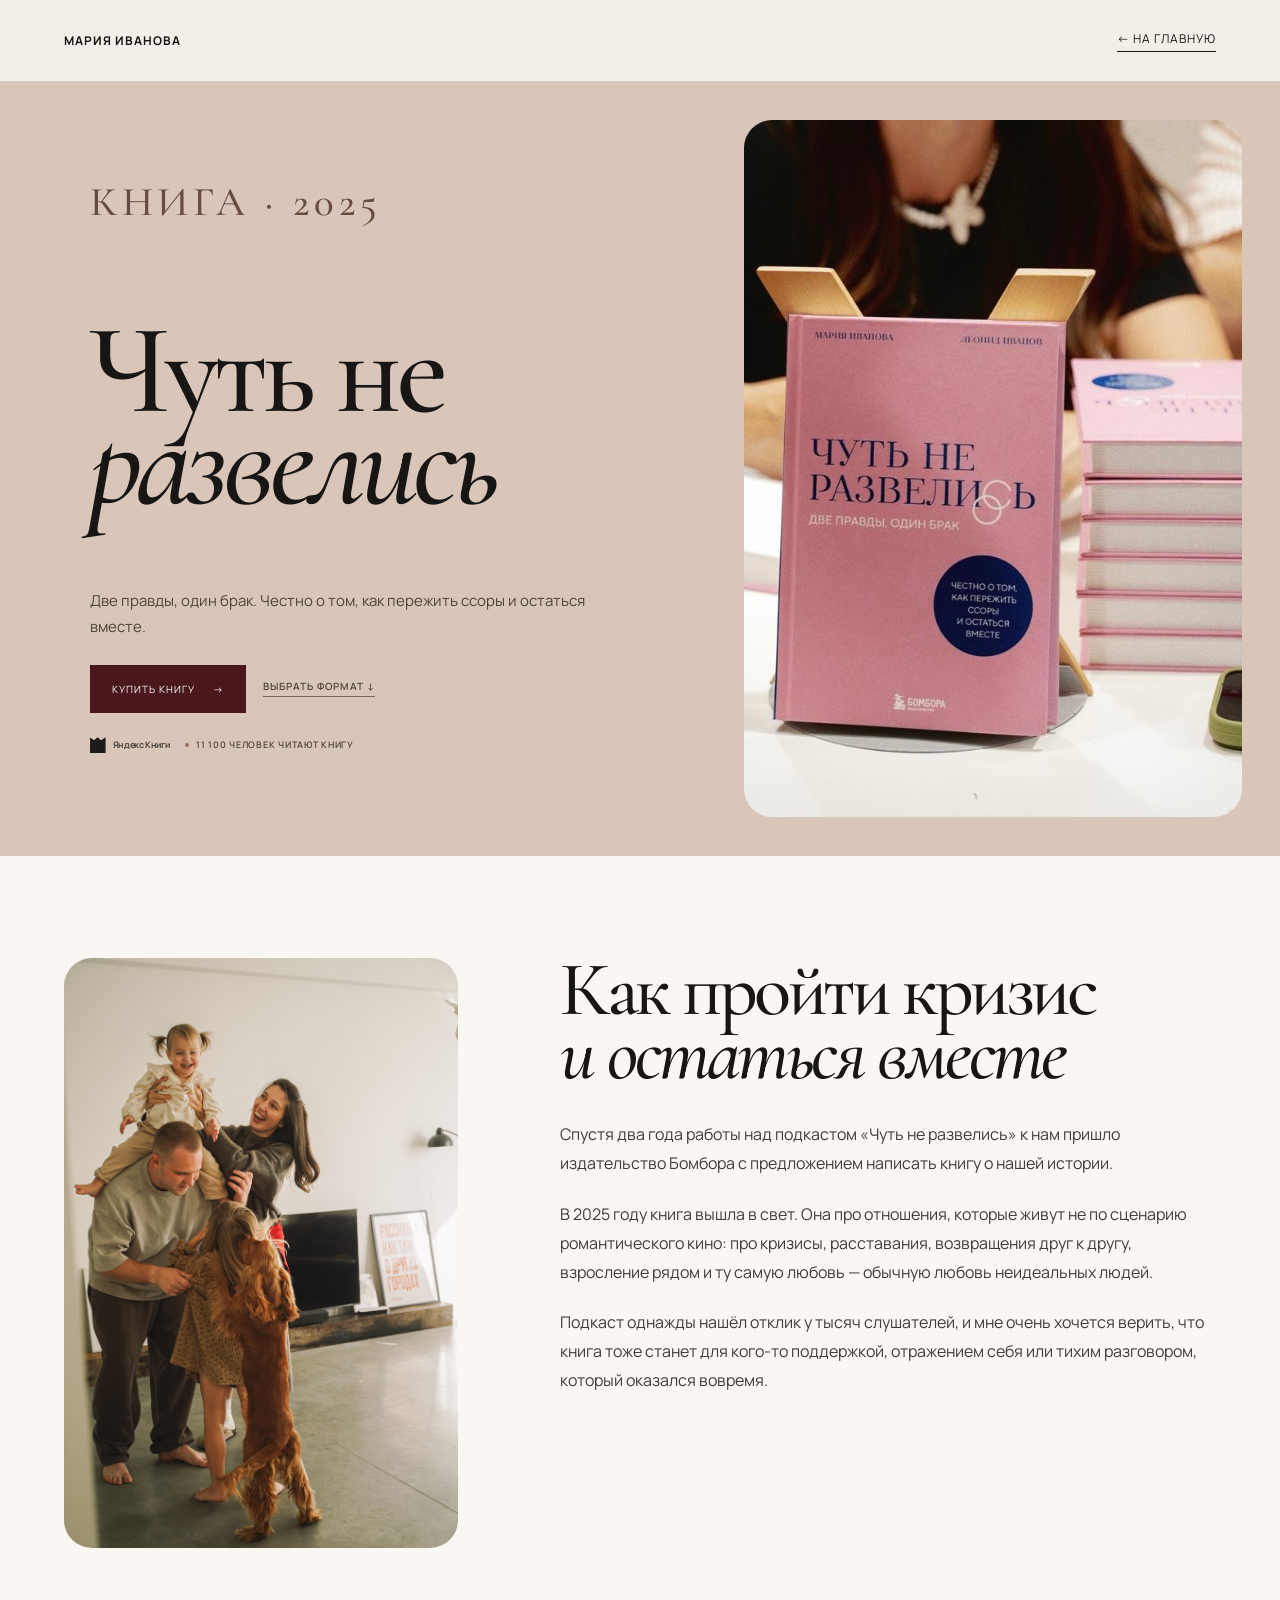
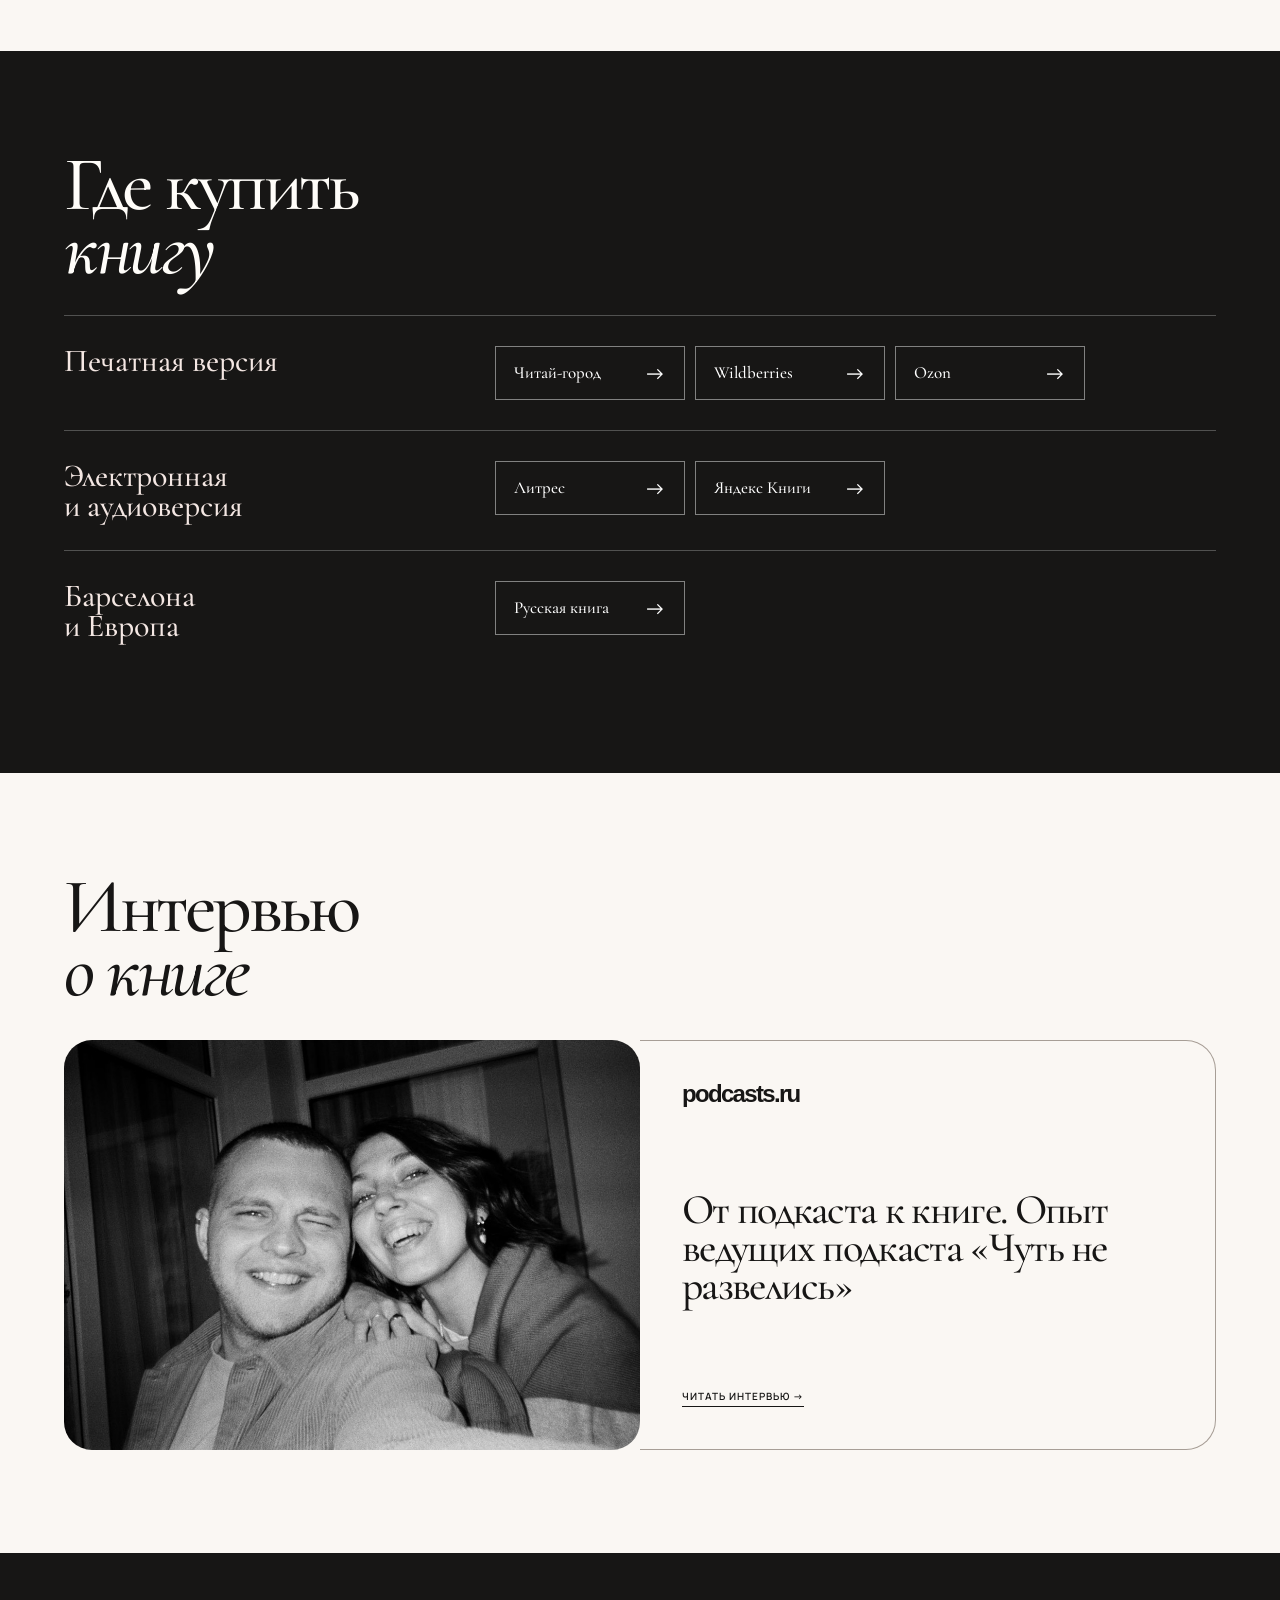
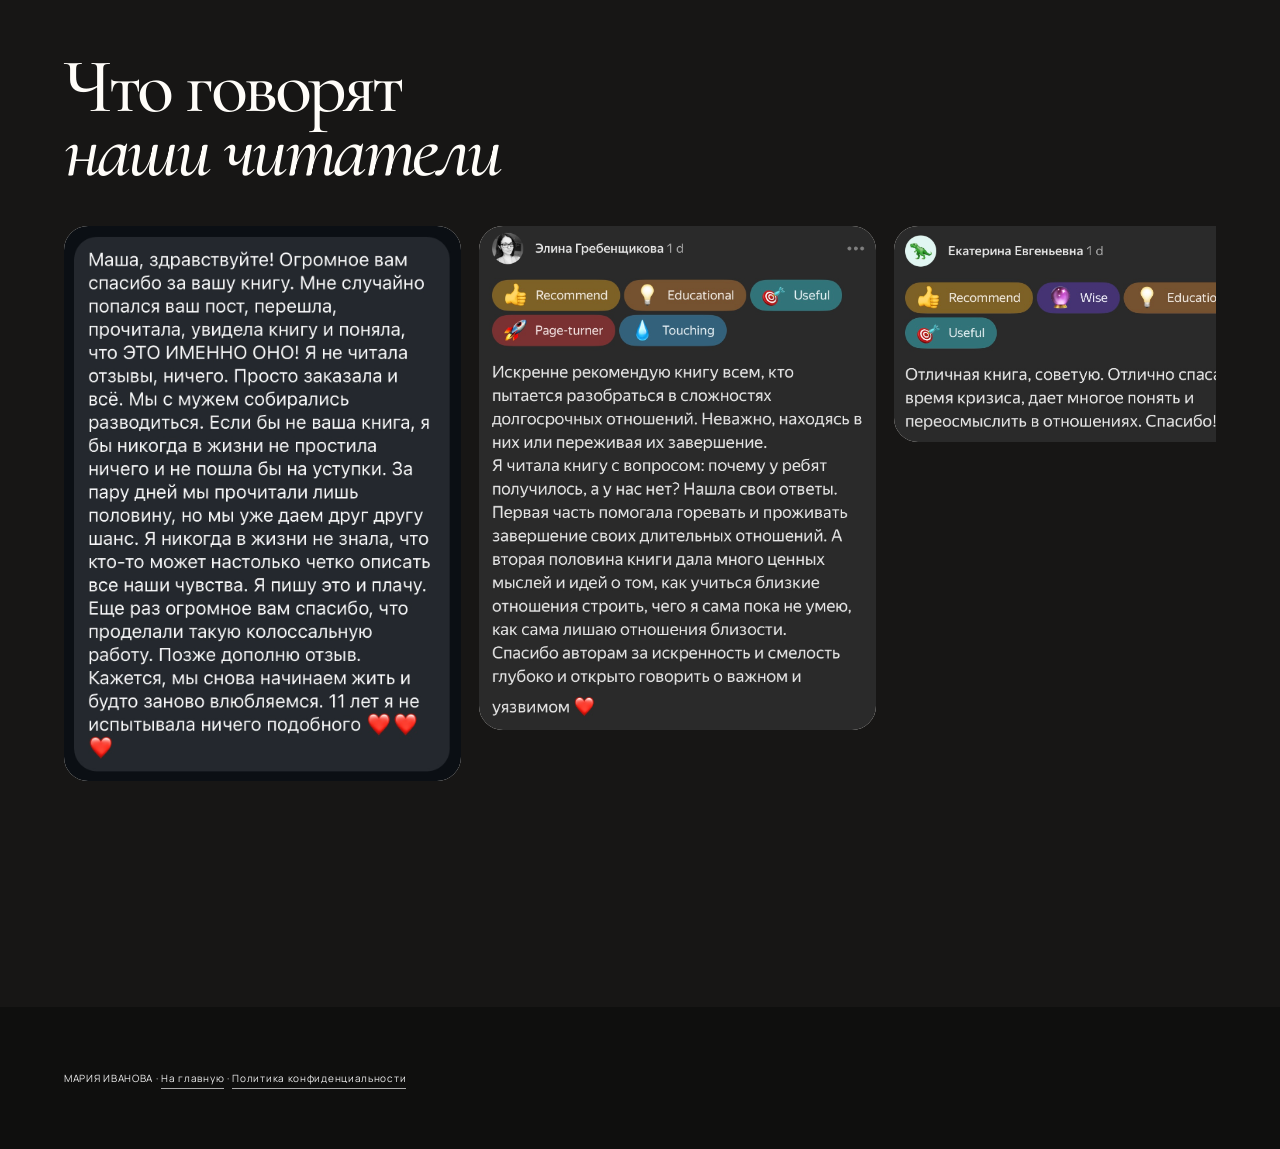
==== book.html @ e9bbc9a6 "добавить сайт" ====
<!doctype html>
<html lang="ru">
<head>
  <meta charset="utf-8">
  <meta name="viewport" content="width=device-width,initial-scale=1">
  <title>Книга «Чуть не развелись»</title>
  <link rel="preconnect" href="https://fonts.googleapis.com">
  <link rel="preconnect" href="https://fonts.gstatic.com" crossorigin>
  <link href="https://fonts.googleapis.com/css2?family=Cormorant+Garamond:wght@400;500;600&family=Manrope:wght@400;500;600;700&display=swap" rel="stylesheet">
  <link rel="stylesheet" href="projects.css">
  <link rel="stylesheet" href="book-overrides.css">
  <link rel="stylesheet" href="site-polish.css">
</head>
<body class="book-page">
  <header class="header"><a class="brand" href="index.html">МАРИЯ ИВАНОВА</a><a class="back" href="index.html#book">← На главную</a></header>
  <main>
    <section class="hero book"><div class="hero-copy"><p class="eyebrow">КНИГА · 2025</p><h1>Чуть не<br><em>развелись</em></h1><div><p class="sub">Две правды, один брак. Честно о том, как пережить ссоры и остаться вместе.</p><div class="book-hero-actions"><a class="button" href="#buy">Купить книгу <span aria-hidden="true">→</span></a><a class="book-secondary-link" href="#buy">Выбрать формат <span aria-hidden="true">↓</span></a></div><a class="book-credibility" href="https://books.yandex.ru/books/ANhGNolF?utm_campaign=users_referral&amp;utm_medium=referral&amp;utm_source=direct_link" target="_blank" rel="noopener noreferrer" aria-label="Открыть книгу в Яндекс Книгах"><span class="book-yandex-mark">Яндекс Книги</span><span>11 100 человек читают книгу</span></a></div></div><div class="hero-art book-hero-photo"><img src="assets/media/book-cover-photo.jpg" alt="Книга «Чуть не развелись»"></div></section>
    <section class="section"><div class="book-layout"><div class="cover-slot book-presentation-photo"><img src="assets/media/book-family-photo.jpg" alt="Мария Иванова с семьёй"></div><div><h2>Как пройти кризис<br><em>и остаться вместе</em></h2><div class="copy"><p>Спустя два года работы над подкастом «Чуть не развелись» к нам пришло издательство Бомбора с предложением написать книгу о нашей истории.</p><p>В 2025 году книга вышла в свет. Она про отношения, которые живут не по сценарию романтического кино: про кризисы, расставания, возвращения друг к другу, взросление рядом и ту самую любовь — обычную любовь неидеальных людей.</p><p>Подкаст однажды нашёл отклик у тысяч слушателей, и мне очень хочется верить, что книга тоже станет для кого-то поддержкой, отражением себя или тихим разговором, который оказался вовремя.</p></div></div></div></section>
    <section class="section dark" id="buy"><h2>Где купить<br><em>книгу</em></h2><div class="purchase-group"><h3>Печатная версия</h3><div class="purchase-links"><a href="https://www.chitai-gorod.ru/product/cut-ne-razvelis-dve-pravdy-odin-brak-cestno-o-tom-kak-perezit-ssory-i-ostat-sa-vmeste-3130984" target="_blank" rel="noreferrer">Читай-город <span>→</span></a><a href="https://www.wildberries.ru/catalog/656755870/detail.aspx?size=884567453" target="_blank" rel="noreferrer">Wildberries <span>→</span></a><a href="https://ozon.com/t/IFRTCNd" target="_blank" rel="noreferrer">Ozon <span>→</span></a></div></div><div class="purchase-group"><h3>Электронная<br>и аудиоверсия</h3><div class="purchase-links"><a href="https://litres.ru/72783319" target="_blank" rel="noreferrer">Литрес <span>→</span></a><a href="https://books.yandex.ru/books/ANhGNolF?utm_campaign=users_referral&amp;utm_medium=referral&amp;utm_source=direct_link" target="_blank" rel="noreferrer">Яндекс Книги <span>→</span></a></div></div><div class="purchase-group"><h3>Барселона<br>и Европа</h3><div class="purchase-links"><a href="https://ruskniga.es/product/mariya-ivanova-chut-ne-razvelis-dve-pravdy-odin-brak-chestno-o-tom-kak-perezhit-ssory-i-ostatsya-vmeste/" target="_blank" rel="noreferrer">Русская книга <span>→</span></a></div></div></section>
    <section class="section"><h2>Интервью<br><em>о книге</em></h2><a class="book-interview-card" href="https://podcasts.ru/ot-podkasta-k-knige-opyt-vedushhih-podkasta-chut-ne-razvelis/" target="_blank" rel="noreferrer"><div class="book-interview-photo"><img src="assets/media/book-interview.jpg" alt="Мария Иванова"></div><div class="book-interview-copy"><span class="book-interview-logo">podcasts.ru</span><h3>От подкаста к книге. Опыт ведущих подкаста «Чуть не развелись»</h3><span class="book-interview-link">Читать интервью →</span></div></a></section>
    <section class="section dark"><h2>Что говорят<br><em>наши читатели</em></h2><div class="reviews book-reviews"><a class="review-slot review-image" href="assets/reviews/review-01.png" target="_blank"><img src="assets/reviews/review-01.png" alt="Отзыв читателя о книге"></a><a class="review-slot review-image" href="assets/reviews/review-02.png" target="_blank"><img src="assets/reviews/review-02.png" alt="Отзыв читателя о книге"></a><a class="review-slot review-image" href="assets/reviews/review-03.png" target="_blank"><img src="assets/reviews/review-03.png" alt="Отзыв читателя о книге"></a><a class="review-slot review-image" href="assets/reviews/review-04.jpg" target="_blank"><img src="assets/reviews/review-04.jpg" alt="Отзыв читателя о книге"></a><a class="review-slot review-image" href="assets/reviews/review-05.png" target="_blank"><img src="assets/reviews/review-05.png" alt="Отзыв читателя о книге"></a><a class="review-slot review-image" href="assets/reviews/review-06.png" target="_blank"><img src="assets/reviews/review-06.png" alt="Отзыв читателя о книге"></a><a class="review-slot review-image" href="assets/reviews/review-07.png" target="_blank"><img src="assets/reviews/review-07.png" alt="Отзыв читателя о книге"></a><a class="review-slot review-image" href="assets/reviews/review-08.png" target="_blank"><img src="assets/reviews/review-08.png" alt="Отзыв читателя о книге"></a><a class="review-slot review-image" href="assets/reviews/review-09.png" target="_blank"><img src="assets/reviews/review-09.png" alt="Отзыв читателя о книге"></a><a class="review-slot review-image" href="assets/reviews/review-10.png" target="_blank"><img src="assets/reviews/review-10.png" alt="Отзыв читателя о книге"></a><a class="review-slot review-image" href="assets/reviews/review-11.png" target="_blank"><img src="assets/reviews/review-11.png" alt="Отзыв читателя о книге"></a><a class="review-slot review-image" href="assets/reviews/review-12.png" target="_blank"><img src="assets/reviews/review-12.png" alt="Отзыв читателя о книге"></a></div></section>
  </main>
  <footer>МАРИЯ ИВАНОВА · <a href="index.html">На главную</a> · <a href="https://docs.google.com/document/d/1jJrxUQTdcYmoiHG6iULY5j0RmMz5Nk9X/edit?usp=drive_link&amp;ouid=116550774766761520016&amp;rtpof=true&amp;sd=true" target="_blank" rel="noreferrer">Политика конфиденциальности</a></footer>
  <script>const bookRevealItems=[...document.querySelectorAll('main>.section')];if('IntersectionObserver'in window&&!matchMedia('(prefers-reduced-motion: reduce)').matches){document.body.classList.add('has-book-reveal');bookRevealItems.forEach(item=>item.dataset.bookReveal='');const bookRevealObserver=new IntersectionObserver(entries=>entries.forEach(entry=>{if(entry.isIntersecting){entry.target.classList.add('is-visible');bookRevealObserver.unobserve(entry.target)}}),{threshold:.12});bookRevealItems.forEach(item=>bookRevealObserver.observe(item))}</script>
</body>
</html>
---- projects.css ----
:root{--cream:#f3eee8;--paper:#faf7f3;--ink:#171615;--muted:#716a64;--burgundy:#4a171d;--line:#d8d0c8;--white:#fffdf9}*{box-sizing:border-box}body{margin:0;background:var(--cream);color:var(--ink);font-family:Manrope,Arial,sans-serif}a{color:inherit;text-decoration:none}.header{min-height:82px;padding:0 5vw;display:flex;align-items:center;justify-content:space-between;border-bottom:1px solid var(--line);font-size:12px;letter-spacing:.08em}.brand{font-weight:700}.back{border-bottom:1px solid var(--ink);padding-bottom:4px;text-transform:uppercase}.hero{display:grid;grid-template-columns:1fr .72fr;min-height:74vh;background:var(--burgundy);color:var(--white)}.hero.book{background:#d9c6b8;color:var(--ink)}.hero-copy{padding:8vw 4vw 8vw 7vw;display:flex;flex-direction:column;justify-content:space-between}.eyebrow{font:500 clamp(24px,3.2vw,46px)/.9 "Cormorant Garamond",Georgia,serif;letter-spacing:-.03em;margin:0;color:#efdcd7}.book .eyebrow{color:#684b40}.hero h1,.section h2,.stat strong{font-family:"Cormorant Garamond",Georgia,serif;font-weight:500;letter-spacing:-.045em}.hero h1{font-size:clamp(76px,10vw,142px);line-height:.72;margin:6vw 0 4vw}.hero h1 em,.section h2 em{font-style:italic}.hero .sub{max-width:530px;font-size:15px;line-height:1.7;color:#eadbd7;margin:0 0 26px}.book .sub{color:#4e433d}.button{display:inline-block;width:max-content;background:var(--white);color:var(--ink);padding:17px 22px;font-size:10px;letter-spacing:.1em;text-transform:uppercase}.book .button{background:var(--burgundy);color:var(--white)}.hero-art{background:#6b3339;display:flex;align-items:center;justify-content:center;margin:3vw 3vw 3vw 0;border:1px dashed #bd9396;color:#dfc5c2;text-align:center;padding:30px;font-size:10px;letter-spacing:.13em;text-transform:uppercase}.book .hero-art{background:#b98b7f;border-color:#8d6158;color:#f9e8dd}.section{padding:8vw 7vw;background:var(--paper)}.section.dark{background:var(--ink);color:var(--white)}.section h2{font-size:clamp(46px,6vw,84px);line-height:.83;margin:0 0 35px}.copy{max-width:760px;font-size:16px;line-height:1.8;color:#413c38}.copy p{margin:0 0 22px}.stats{display:grid;grid-template-columns:repeat(3,1fr);gap:1px;background:#6b3339;margin-top:42px}.stat{background:var(--burgundy);padding:32px 25px;min-height:190px;color:var(--white)}.stat strong{display:block;font-size:clamp(38px,4.5vw,68px);line-height:.88;margin-bottom:17px;color:var(--white)}.stat span{font-size:12px;line-height:1.5;color:#f0dedd}.listen-grid,.link-grid{display:grid;grid-template-columns:repeat(3,1fr);gap:1px;background:var(--line);margin-top:35px}.listen-grid a,.link-grid a{background:var(--cream);color:var(--ink);padding:24px 21px;min-height:132px;display:flex;flex-direction:column;justify-content:space-between;font-size:12px;line-height:1.45}.listen-grid a:hover,.link-grid a:hover{background:#e9dfd6}.platform-top{display:flex;align-items:center;gap:12px}.platform-top img{width:28px;height:28px;object-fit:contain}.listen-grid strong,.link-grid strong{font:500 28px/.92 "Cormorant Garamond",Georgia,serif}.more-listeners{margin-top:1px;border:1px solid var(--line);background:var(--cream)}.more-listeners summary{padding:22px;cursor:pointer;font:500 27px/.95 "Cormorant Garamond",Georgia,serif;list-style:none}.more-listeners summary:after{content:"+";float:right;font:400 28px/1 Manrope,sans-serif}.more-listeners[open] summary:after{content:"−"}.more-listeners .link-grid{margin:0}.reviews{display:grid;grid-template-columns:repeat(3,1fr);gap:18px;margin-top:35px}.review-slot{min-height:230px;border:1px dashed #a79e96;display:flex;align-items:center;justify-content:center;text-align:center;color:#827a74;font-size:10px;letter-spacing:.12em;text-transform:uppercase;padding:20px}.partners{display:grid;grid-template-columns:repeat(4,1fr);gap:1px;background:var(--line);margin-top:30px}.partner{background:var(--cream);color:var(--ink);min-height:120px;display:flex;align-items:center;justify-content:center;padding:20px}.partner img{max-width:115px;max-height:44px;object-fit:contain}.partner-name{font:500 29px/.9 "Cormorant Garamond",Georgia,serif;text-align:center}.collab-cta{margin-top:35px;padding:28px 30px;background:var(--burgundy);color:var(--white);font:500 clamp(24px,3vw,36px)/1.05 "Cormorant Garamond",Georgia,serif}.collab-cta span{display:block;margin-top:13px;font:11px/1.5 Manrope,sans-serif;letter-spacing:.08em;text-transform:uppercase;color:#e6cfcd}.book-layout{display:grid;grid-template-columns:.75fr 1.25fr;gap:8vw;align-items:start}.cover-slot{min-height:500px;background:#b98b7f;color:#f7e9e0;display:flex;align-items:center;justify-content:center;text-align:center;padding:28px;font:500 clamp(48px,5vw,80px)/.76 "Cormorant Garamond",Georgia,serif}.cover-slot small{display:block;font:10px/1.4 Manrope,sans-serif;letter-spacing:.12em;text-transform:uppercase;margin-top:30px}.purchase-group{margin-top:38px}.purchase-group h3{font:500 32px/.92 "Cormorant Garamond",Georgia,serif;margin:0 0 14px}.section.dark .purchase-group h3{color:#f4e7e3}footer{background:#0f0f0e;color:#eee;padding:34px 7vw;font-size:10px;letter-spacing:.07em}footer a{border-bottom:1px solid #aaa;padding-bottom:3px}@media(max-width:760px){.header{min-height:66px}.hero{display:block;min-height:auto}.hero-copy{min-height:65vh;padding:18vw 7vw}.hero h1{font-size:clamp(64px,18vw,96px)}.hero-art{min-height:360px;margin:0 7vw 7vw}.section{padding:15vw 7vw}.stats,.listen-grid,.link-grid,.reviews,.book-layout,.partners{grid-template-columns:1fr}.stat{min-height:145px}.cover-slot{min-height:390px}}
---- book-overrides.css ----
.purchase-group{display:grid;grid-template-columns:minmax(190px,.55fr) 1fr;gap:34px;align-items:start;margin:0;padding:30px 0;border-top:1px solid rgba(255,255,255,.25)}
.purchase-group h3{margin:0}
.purchase-links{display:flex;flex-wrap:wrap;gap:10px}
.purchase-links a{min-width:190px;display:flex;justify-content:space-between;align-items:center;gap:28px;border:1px solid rgba(255,255,255,.46);padding:15px 18px;color:#fff;font:500 17px/.95 "Cormorant Garamond",Georgia,serif;transition:background .2s,color .2s}
.purchase-links a:hover{background:#fff;color:#171615}
.purchase-links span{font:400 22px/1 Manrope,sans-serif}
.book-hero-photo{padding:0;overflow:hidden;border:0;border-radius:30px}.book-hero-photo img{width:100%;height:100%;display:block;object-fit:cover;object-position:center}.book-presentation-photo{display:block;min-height:0;padding:0;overflow:hidden;background:transparent;border-radius:30px}.book-presentation-photo img{display:block;width:100%;height:auto}
.book-reviews{display:flex;align-items:flex-start;gap:18px;overflow-x:auto;overflow-y:hidden;padding:8px 0 20px;margin-top:35px;scroll-snap-type:x mandatory;scrollbar-width:thin}.book-reviews .review-image{flex:0 0 clamp(290px,31vw,440px);min-height:0;padding:0;display:block;border:0;border-radius:24px;background:#fff;overflow:hidden;scroll-snap-align:start}.book-reviews .review-image img{display:block;width:100%;height:auto;transition:transform .2s}.book-reviews .review-image:hover img{transform:scale(1.015)}
@media(max-width:760px){.purchase-group{grid-template-columns:1fr;gap:20px}.purchase-links a{width:100%}}
.book-interview-card{display:grid;grid-template-columns:1fr 1fr;min-height:410px;margin-top:38px;color:#171615;text-decoration:none}.book-interview-photo{overflow:hidden;border-radius:30px 0 0 30px;background:#d8cbc0}.book-interview-photo img{display:block;width:100%;height:100%;object-fit:cover}.book-interview-copy{border:1px solid #a79e96;border-left:0;border-radius:0 30px 30px 0;padding:42px;display:flex;flex-direction:column;align-items:flex-start;justify-content:space-between}.book-interview-logo{font:700 24px/.9 Arial,sans-serif;letter-spacing:-.07em}.book-interview-copy h3{max-width:540px;margin:34px 0;font:500 clamp(34px,3.3vw,58px)/.9 "Cormorant Garamond",Georgia,serif;letter-spacing:-.04em}.book-interview-link{font:600 10px/1 Manrope,sans-serif;letter-spacing:.1em;text-transform:uppercase;border-bottom:1px solid #171615;padding-bottom:5px}.book-interview-card:hover .book-interview-link{color:#4a171d;border-color:#4a171d}@media(max-width:760px){.book-interview-card{grid-template-columns:1fr;min-height:0}.book-interview-photo{aspect-ratio:3/2;border-radius:24px 24px 0 0}.book-interview-copy{min-height:300px;border-left:1px solid #a79e96;border-top:0;border-radius:0 0 24px 24px;padding:28px}.book-interview-copy h3{font-size:38px}}
.book{scroll-behavior:smooth}.book-hero-actions{display:flex;align-items:center;flex-wrap:wrap;gap:17px}.book-hero-actions .button{display:inline-flex;align-items:center;gap:18px;transition:transform .25s ease,box-shadow .25s ease}.book-hero-actions .button:hover{transform:translateY(-3px);box-shadow:0 13px 26px rgba(66,40,34,.22)}.book-secondary-link{border-bottom:1px solid rgba(78,67,61,.72);padding-bottom:5px;color:#4e433d;font:600 10px/1 Manrope,sans-serif;letter-spacing:.1em;text-transform:uppercase;transition:opacity .2s}.book-secondary-link:hover{opacity:.65}.book-credibility{display:flex;flex-wrap:wrap;gap:8px 16px;width:max-content;max-width:100%;margin-top:24px;color:#4e433d;font:600 9px/1.35 Manrope,sans-serif;letter-spacing:.08em;text-transform:uppercase;text-decoration:none;transition:opacity .2s,transform .2s}.book-credibility:hover{opacity:.72;transform:translateY(-1px)}.book-credibility span{display:inline-flex;align-items:center;gap:7px}.book-credibility span+span:before{content:"";width:4px;height:4px;border-radius:50%;background:#9f6e60}.book-yandex-mark{font-weight:700;letter-spacing:-.04em;text-transform:none}.book-yandex-mark:before{content:"";width:16px;height:16px;background:#1c1b1a;clip-path:polygon(0 0,28% 20%,50% 0,72% 20%,100% 0,100% 100%,0 100%)}.book .book-hero-photo{transition:transform .4s ease,box-shadow .4s ease}.book .book-hero-photo:hover{transform:translateY(-5px);box-shadow:0 20px 35px rgba(70,45,36,.18)}.book .purchase-links a{transition:transform .22s ease,background .22s,color .22s}.book .purchase-links a:hover{transform:translateY(-3px)}.book .book-interview-card{transition:transform .25s ease}.book .book-interview-card:hover{transform:translateY(-5px)}.book .book-interview-card:hover .book-interview-photo img{transform:scale(1.035)}.book-interview-photo img{transition:transform .45s ease}.has-book-reveal [data-book-reveal]{opacity:0;transform:translateY(24px);transition:opacity .65s ease,transform .65s ease}.has-book-reveal [data-book-reveal].is-visible{opacity:1;transform:none}@media(max-width:760px){.book-hero-actions{gap:15px}.book-credibility{max-width:310px;margin-top:20px}.has-book-reveal [data-book-reveal]{transform:translateY(14px)}}@media(prefers-reduced-motion:reduce){.book{scroll-behavior:auto}.has-book-reveal [data-book-reveal]{opacity:1;transform:none;transition:none}.book .book-hero-photo,.book .purchase-links a,.book .book-interview-card{transition:none}}
.book-page{scroll-behavior:smooth}.book-page .book-hero-photo{transition:transform .4s ease,box-shadow .4s ease}.book-page .book-hero-photo:hover{transform:translateY(-5px);box-shadow:0 20px 35px rgba(70,45,36,.18)}.book-page .purchase-links a{transition:transform .22s ease,background .22s,color .22s}.book-page .purchase-links a:hover{transform:translateY(-3px)}.book-page .book-interview-card{transition:transform .25s ease}.book-page .book-interview-card:hover{transform:translateY(-5px)}.book-page .book-interview-card:hover .book-interview-photo img{transform:scale(1.035)}@media(prefers-reduced-motion:reduce){.book-page{scroll-behavior:auto}.book-page .book-hero-photo,.book-page .purchase-links a,.book-page .book-interview-card{transition:none}}
---- site-polish.css ----
/* Финальный общий слой: единая система без изменения согласованного содержания. */
:root{--site-paper:#faf7f3;--site-cream:#f3eee8;--site-ink:#171615;--site-muted:#716a64;--site-burgundy:#4a171d;--site-line:#d8d0c8;--site-radius:28px;--site-radius-sm:18px;--site-gutter:clamp(20px,5vw,72px);--site-section:clamp(64px,8vw,128px)}
html{scroll-behavior:smooth;scroll-padding-top:88px}body{overflow-x:hidden;text-rendering:optimizeLegibility;-webkit-font-smoothing:antialiased}img{max-width:100%;height:auto}a,button{transition:color .2s ease,background-color .2s ease,border-color .2s ease,transform .2s ease,box-shadow .2s ease}a:focus-visible,button:focus-visible,[tabindex]:focus-visible{outline:2px solid var(--site-burgundy);outline-offset:4px}.header{padding-left:var(--site-gutter)!important;padding-right:var(--site-gutter)!important}.header a{white-space:nowrap}.button,.cta,.header-cta{min-height:44px;display:inline-flex;align-items:center;justify-content:center}.button:hover,.cta:hover{transform:translateY(-2px);box-shadow:0 8px 20px rgba(23,22,21,.14)}

/* Общий ритм редакционных страниц и читаемые колонки. */
.intro,.journal-intro{padding-left:var(--site-gutter)!important;padding-right:var(--site-gutter)!important}.section,.journal-section,.journal-full,.therapy-block,.therapy-explore,.therapy-banner,.content{padding-left:var(--site-gutter)!important;padding-right:var(--site-gutter)!important}.copy,.therapy-copy,.journal-copy{max-width:720px}.copy p,.therapy-copy p,.journal-copy p{overflow-wrap:break-word}.kicker,.eyebrow{letter-spacing:.12em}.facts span,.purchase-group a,.link-grid a,.listen-grid a{min-height:48px}.hero-art,.hero-photo,.about-image,.project-visual,.podcast-media-photo,.book-hero-photo,.book-presentation-photo,.book-interview-photo,.journal-person-photo,.psychologists-hero-art{border-radius:var(--site-radius);overflow:hidden}.hero-art img,.hero-photo img,.about-image img,.podcast-media-photo img,.book-hero-photo img,.book-presentation-photo img,.book-interview-photo img,.journal-person-photo img,.psychologists-hero-art img{width:100%;height:100%;object-fit:cover}.journal-person-photo img{object-position:center top}.journal-section,.therapy-block{column-gap:clamp(40px,7vw,112px)}

/* Карточки, галереи и изображения. */
.work-card,.material-grid article,.program-card,.psychologists-week,.psychologists-editorial-list article{min-width:0}.podcast-media-card,.podcast-media-card a{min-width:0}.podcast-media-card:hover .podcast-media-photo{transform:translateY(-3px)}.podcast-media-photo{transition:transform .25s ease;box-shadow:0 10px 24px rgba(23,22,21,.06)}.podcast-media-grid,.media-grid-v5{row-gap:clamp(36px,5vw,72px)!important}.psychologists-carousel figure,.review-image,.review-card,.diploma-card{border-radius:var(--site-radius-sm);overflow:hidden}.psychologists-carousel figure img{width:100%;height:100%;object-fit:cover}.diploma-card{border-radius:16px}.diploma-card img{object-fit:contain;background:var(--site-paper);padding:10px 10px 0}.diploma-card:hover{transform:translateY(-3px);box-shadow:0 15px 30px rgba(23,22,21,.12)}

/* Приводим блоки отзывов к рабочей, компактной карусели. */
.review-carousel{min-height:0!important;padding-bottom:clamp(44px,5vw,76px)!important}.review-track{align-items:flex-start!important}.review-card{height:auto!important;min-height:0!important;aspect-ratio:auto!important}.review-image{background:var(--site-paper)}.review-image img{display:block;width:100%;height:auto!important;max-height:min(72vh,760px);object-fit:contain!important;background:var(--site-paper)}.review-controls{margin-top:24px!important}.book-reviews,.podcast-reviews{padding-bottom:clamp(56px,7vw,100px)!important}

/* Страница психологов: без конфликтующих старых локальных размеров. */
.psychologists-intro-section{padding-bottom:clamp(54px,6vw,92px)!important}.psychologists-intro-section h2{max-width:950px}.psychologists-intro-lead{font-size:clamp(26px,3.2vw,45px)!important;line-height:1.08!important;max-width:900px!important}.psychologists-proof{padding-top:clamp(54px,7vw,104px)!important;padding-bottom:clamp(54px,7vw,104px)!important}.psychologists-proof-quote{max-width:960px!important;margin:clamp(48px,6vw,88px) 0 0 auto!important;padding:clamp(26px,4vw,52px) 0 0!important;border-top:1px solid var(--site-ink)!important;font:500 clamp(31px,4.2vw,62px)/.98 "Cormorant Garamond",Georgia,serif!important;letter-spacing:-.035em!important;color:var(--site-burgundy)!important}.psychologists-program,.psychologists-result{padding-top:var(--site-section)!important;padding-bottom:var(--site-section)!important}.psychologists-signup{padding-top:var(--site-section)!important;padding-bottom:var(--site-section)!important}

/* Унификация нижней навигации. */
footer{padding:32px var(--site-gutter)!important}footer a:hover{text-decoration:underline;text-underline-offset:4px}

@media (max-width:1100px){.hero{min-height:auto}.hero-copy{padding-top:clamp(84px,11vw,140px)!important;padding-bottom:clamp(64px,8vw,110px)!important}.hero-art,.hero-photo{min-height:clamp(500px,60vw,720px)}.journal-intro,.intro{padding-top:clamp(80px,11vw,130px)!important}.podcast-media-grid,.media-grid-v5{grid-template-columns:repeat(2,minmax(0,1fr))!important}.work-grid{grid-template-columns:repeat(3,minmax(0,1fr))}.work-card h3{font-size:clamp(40px,4.3vw,51px)}.psychologists-proof-quote{max-width:820px!important}}
@media (max-width:800px){:root{--site-gutter:20px;--site-radius:22px;--site-section:64px}.header{min-height:64px;height:auto!important}.header .back{font-size:10px}.hero,.about-photo-section,.project-section,.statement,.contact-section,.project-layout,.journal-section,.journal-banner,.therapy-block,.therapy-banner,.content{grid-template-columns:1fr!important}.hero-copy{padding:78px var(--site-gutter) 52px!important}.hero h1,.intro h1{font-size:clamp(54px,16vw,82px)!important;line-height:.83!important}.hero-art,.hero-photo{min-height:64vw!important;max-height:72vh}.hero-art img,.hero-photo img{min-height:0!important}.section,.journal-section,.journal-full,.therapy-block,.therapy-explore,.therapy-banner,.content{padding-top:var(--site-section)!important;padding-bottom:var(--site-section)!important}.section h2,.journal-heading h2,.therapy-block-heading h2,.therapy-explore h2{font-size:clamp(46px,13vw,70px)!important;line-height:.86!important}.section-top{margin-bottom:32px!important}.work-grid,.material-grid,.podcast-media-grid,.media-grid-v5,.listen-grid,.link-grid,.stats,.results-grid,.audience-grid{grid-template-columns:1fr!important}.work-card{min-height:300px}.work-card h3{margin-top:45px}.journal-person{grid-template-columns:1fr!important}.journal-person-photo{max-height:none}.journal-person-photo img{aspect-ratio:4/5}.journal-people{gap:48px!important}.therapy-cta{padding:28px!important}.psychologists-intro-lead{font-size:clamp(25px,8.5vw,38px)!important}.psychologists-proof-quote{font-size:clamp(29px,9.2vw,44px)!important;line-height:1!important;margin-top:42px!important}.psychologists-carousel-heading{display:block!important}.psychologists-carousel-controls{margin-top:24px}.psychologists-carousel{gap:14px!important}.psychologists-carousel figure{flex-basis:78vw!important}.psychologists-editorial-list article,.psychologists-week{grid-template-columns:38px 1fr!important;gap:14px!important}.purchase-links{grid-template-columns:1fr!important}.podcast-awards{min-height:0!important;display:grid!important;grid-template-columns:1fr 1fr!important;gap:16px!important}.award-choice,.award-top{position:static!important;transform:none!important;width:100%!important}.review-track{gap:14px!important}.review-card{flex-basis:84vw!important}.review-image img{max-height:70vh}.podcast-socials,.podcast-social-links{padding-top:56px!important;padding-bottom:56px!important}.collaboration-contact,.podcast-collaboration{padding-top:56px!important;padding-bottom:56px!important}}
@media (max-width:520px){.header{gap:12px}.brand{font-size:10px!important}.header .back{max-width:45%;overflow:hidden;text-overflow:ellipsis}.facts{flex-wrap:wrap}.facts span{min-width:0}.actions,.project-actions{gap:14px;flex-wrap:wrap}.button,.cta{width:auto;min-height:46px}.hero-art,.hero-photo{min-height:90vw!important}.hero-art img,.hero-photo img{object-position:center top}.podcast-media-grid,.media-grid-v5{grid-template-columns:1fr!important}.podcast-media-photo{aspect-ratio:3/2}.review-card{flex-basis:88vw!important}.review-image img{max-height:64vh}.podcast-awards{grid-template-columns:1fr!important}.education,.media-section,.project-section,.materials-section,.contact-section{padding-left:var(--site-gutter)!important;padding-right:var(--site-gutter)!important}.psychologists-proof-quote{font-size:clamp(27px,9vw,39px)!important}.therapy-footer-note{padding-left:var(--site-gutter)!important;padding-right:var(--site-gutter)!important}}
@media (prefers-reduced-motion:reduce){*,*:before,*:after{scroll-behavior:auto!important;transition-duration:.01ms!important;animation-duration:.01ms!important;animation-iteration-count:1!important}}

/* Final release pass: a stable mobile header and consistent lower-page rhythm. */
body{min-width:320px}.header{position:relative;z-index:20}footer{padding:clamp(38px,5vw,76px) var(--site-gutter)!important}footer a{text-underline-offset:.18em}.podcast-page .review-carousel,.book-page .review-carousel{margin-bottom:0!important}.podcast-listen .listen-grid{align-items:stretch}.podcast-listen .listen-card{min-height:100%}
@media (min-width:801px) and (max-width:1180px){.work-grid,.media-grid,.products-grid{gap:clamp(18px,2.4vw,30px)}}
@media (max-width:800px){.header{display:grid!important;grid-template-columns:minmax(0,1fr) auto!important;align-items:center!important;gap:10px 16px!important;padding-top:13px!important;padding-bottom:12px!important}.header nav{display:flex!important;grid-column:1/-1;grid-row:2;gap:16px!important;width:100%;overflow-x:auto;padding:5px 0 3px;white-space:nowrap;scrollbar-width:none}.header nav::-webkit-scrollbar{display:none}.header .back,.header .header-cta{justify-self:end}.header nav a{flex:0 0 auto}footer{padding-top:42px!important;padding-bottom:42px!important}.podcast-listen .listen-grid{grid-template-columns:repeat(2,minmax(0,1fr))!important}.review-carousel{padding-bottom:4px!important}.review-controls{margin-top:18px!important}}
@media (max-width:520px){.header{gap:8px 12px!important}.header .brand{font-size:11px!important;letter-spacing:.09em!important}.header .back,.header .header-cta{font-size:11px!important}.podcast-listen .listen-grid{grid-template-columns:1fr!important}.podcast-listen .listen-card{min-height:66px!important}}

/* Редакционная подача материалов и вебинара. */
.media-photo-v5.nuself-photo{background-image:url("assets/media/nuself.jpg")!important;background-size:cover!important;background-position:center!important;background-repeat:no-repeat!important}.media-logo-v5.nuself{font:700 21px/.85 Manrope,Arial,sans-serif!important;letter-spacing:-.08em!important}.media-section-v5>.media-grid-v5>.media-card-v5:nth-child(5) .nuself-photo{background-size:cover!important;background-position:center!important}.media-more-content .media-card-v5:nth-child(7) .media-photo-v5{background-image:url("assets/media/holod-childhood.jpg")!important;background-size:cover!important;background-position:center 38%!important}

.webinar-page .section.dark .listen-grid{display:grid!important;grid-template-columns:repeat(3,minmax(0,1fr))!important;gap:1px!important;max-width:1180px;background:rgba(255,255,255,.24);border:1px solid rgba(255,255,255,.3);border-radius:var(--site-radius);overflow:hidden}.webinar-page .section.dark .listen-grid>a{display:flex!important;min-height:clamp(230px,22vw,315px)!important;padding:clamp(26px,3.5vw,50px)!important;flex-direction:column;justify-content:space-between;background:#4a171d;color:#fff!important;text-decoration:none}.webinar-page .section.dark .listen-grid>a:nth-child(2){background:#65242a}.webinar-page .section.dark .listen-grid>a:nth-child(3){background:#301518}.webinar-page .section.dark .listen-grid>a:hover{transform:none!important;background:#783138!important}.webinar-page .section.dark .listen-grid strong{font:500 clamp(42px,5vw,74px)/.83 "Cormorant Garamond",Georgia,serif!important;letter-spacing:-.04em}.webinar-page .section.dark .listen-grid span{max-width:220px;font:500 13px/1.45 Manrope,Arial,sans-serif!important;color:#f4ddd7!important}.webinar-page .program-card>p:not(.program-number):not(.program-note){font-size:clamp(16px,1.35vw,19px)!important;line-height:1.55!important}.webinar-page .program-card li{font-size:clamp(15px,1.2vw,18px)!important;line-height:1.48!important}.webinar-page .program-card ul{margin-top:26px!important}.webinar-page .program-card{padding:clamp(28px,4vw,52px)!important}
@media(max-width:800px){.webinar-page .section.dark .listen-grid{grid-template-columns:1fr!important}.webinar-page .section.dark .listen-grid>a{min-height:170px!important}.webinar-page .program-card{padding:28px 22px!important}}

/* Динамическая группа: первый экран — текст и ведущие работают как единая композиция. */
.journal-intro .group-hero-layout{display:grid;grid-template-columns:minmax(0,1.08fr) minmax(390px,.92fr);gap:clamp(42px,7vw,112px);align-items:center}.journal-intro .group-hero-copy{min-width:0}.journal-intro .group-hero-people{display:grid;grid-template-columns:repeat(2,minmax(0,1fr));gap:clamp(14px,1.8vw,26px);max-width:none;margin:0;align-self:center}.journal-intro .group-hero-person{margin:0;min-width:0}.journal-intro .group-hero-person img{display:block;width:100%;aspect-ratio:4/5;object-fit:cover;object-position:center 25%;border-radius:var(--site-radius,24px)}.journal-intro .group-hero-person figcaption{padding:14px 2px 0;display:grid;gap:4px}.journal-intro .group-hero-person a{color:inherit;font:500 clamp(22px,2vw,30px)/.95 "Cormorant Garamond",Georgia,serif;text-decoration:none}.journal-intro .group-hero-person a:hover{text-decoration:underline;text-underline-offset:5px}.journal-intro .group-hero-person span{font:500 11px/1.2 Manrope,Arial,sans-serif;letter-spacing:.08em;text-transform:uppercase;color:#746c67}.journal-intro .group-hero-copy .intro-copy{max-width:690px}.journal-intro .group-hero-copy .facts{max-width:740px}
@media(max-width:980px){.journal-intro .group-hero-layout{grid-template-columns:1fr;gap:42px}.journal-intro .group-hero-people{max-width:680px}.journal-intro .group-hero-person img{aspect-ratio:3/4}}
@media(max-width:560px){.journal-intro .group-hero-layout{gap:30px}.journal-intro .group-hero-people{gap:12px}.journal-intro .group-hero-person figcaption{padding-top:10px}.journal-intro .group-hero-person a{font-size:20px}.journal-intro .group-hero-person span{font-size:9px;letter-spacing:.06em}}

/* Карточки вебинара: читаемые пояснения и длинный заголовок без обрезания. */
.webinar-page .section.dark .listen-grid strong{font-size:clamp(34px,3.4vw,52px)!important;line-height:.92!important;letter-spacing:-.035em!important;overflow-wrap:anywhere}.webinar-page .section.dark .listen-grid span{max-width:270px!important;font-size:clamp(16px,1.2vw,19px)!important;line-height:1.42!important;color:#f7e5df!important}.webinar-page .section.dark .listen-grid>a{min-width:0!important}
@media(max-width:800px){.webinar-page .section.dark .listen-grid strong{font-size:clamp(36px,11vw,52px)!important}.webinar-page .section.dark .listen-grid span{font-size:16px!important}}

/* Выравнивание фото на первых экранах: больше воздуха между заголовком и портретом. */
@media(min-width:1100px){.therapy-intro .therapy-intro-photo{transform:translateX(clamp(90px,8vw,165px))}.journal-intro .group-hero-layout{grid-template-columns:minmax(0,.95fr) minmax(580px,1.05fr)}.journal-intro .group-hero-people{width:min(100%,680px);justify-self:end;transform:translateX(clamp(28px,3vw,58px))}.journal-intro .group-hero-person a{font-size:clamp(20px,1.75vw,27px)}}
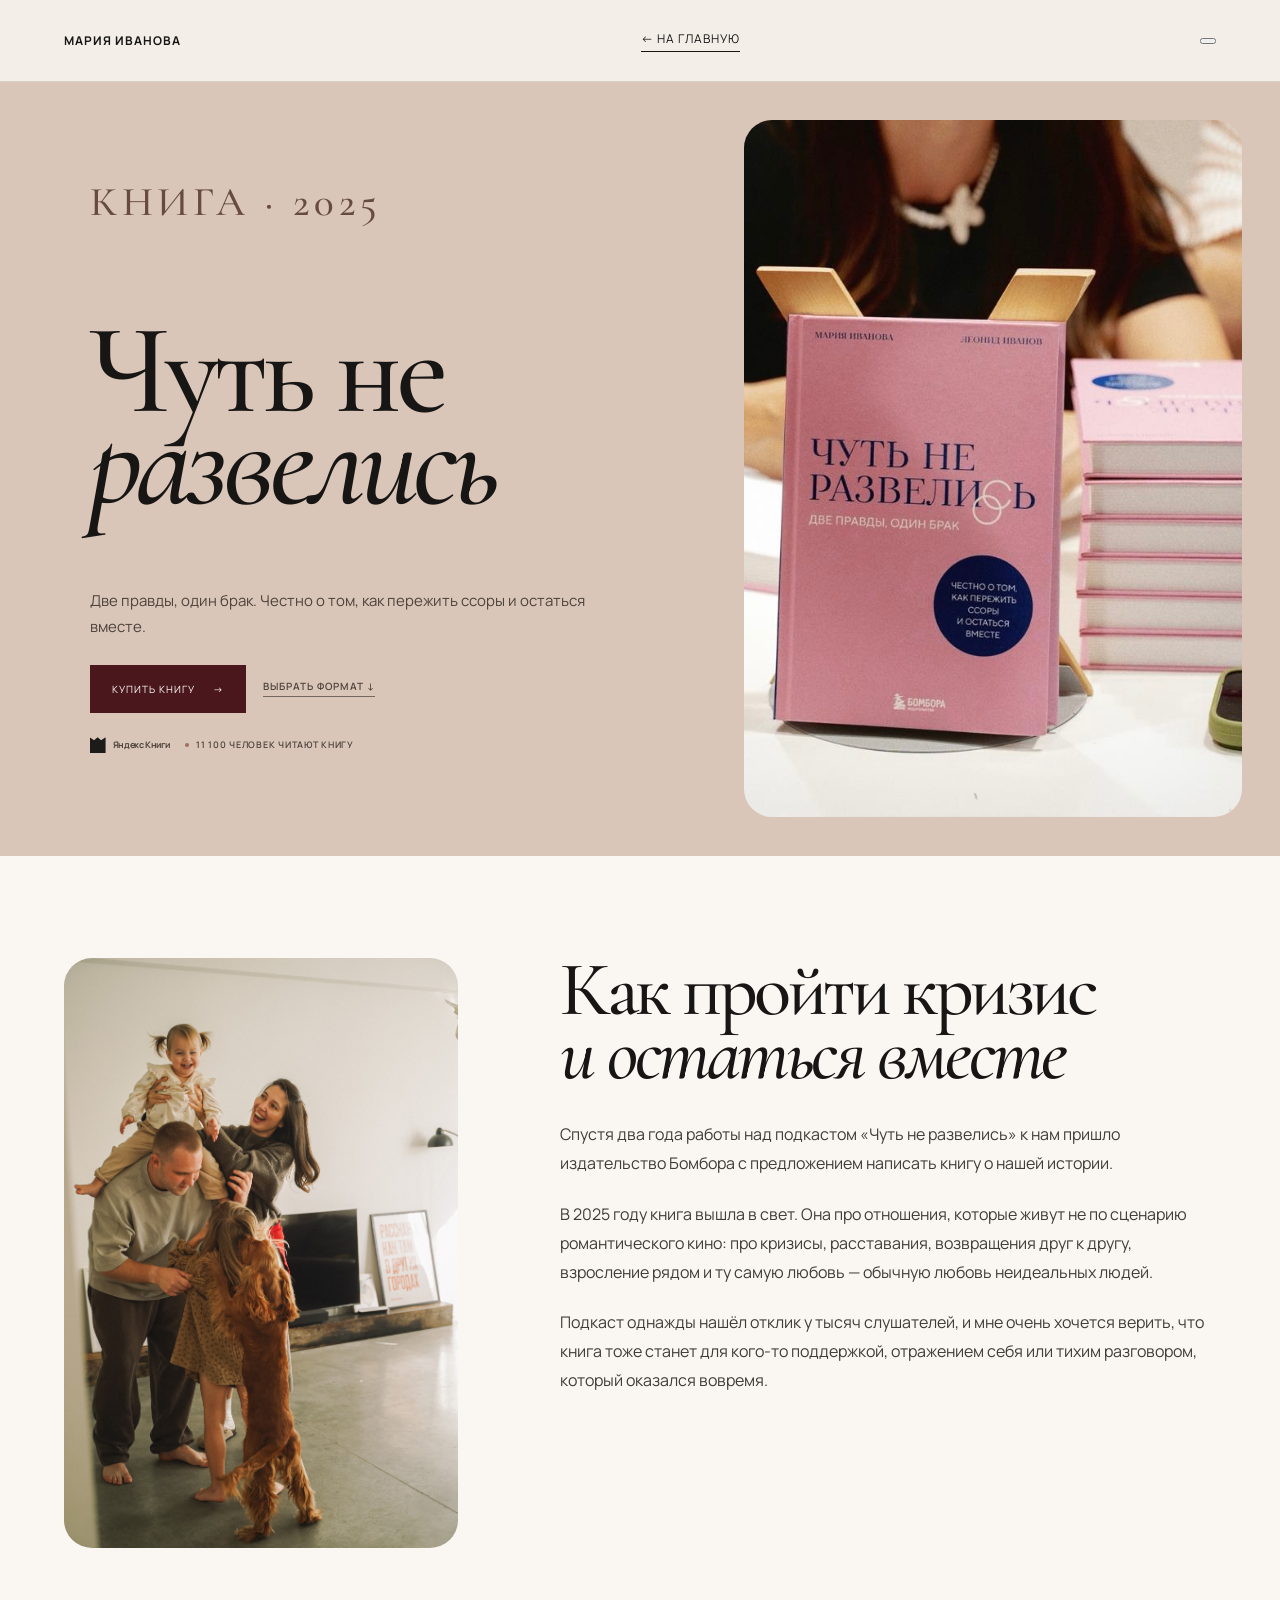
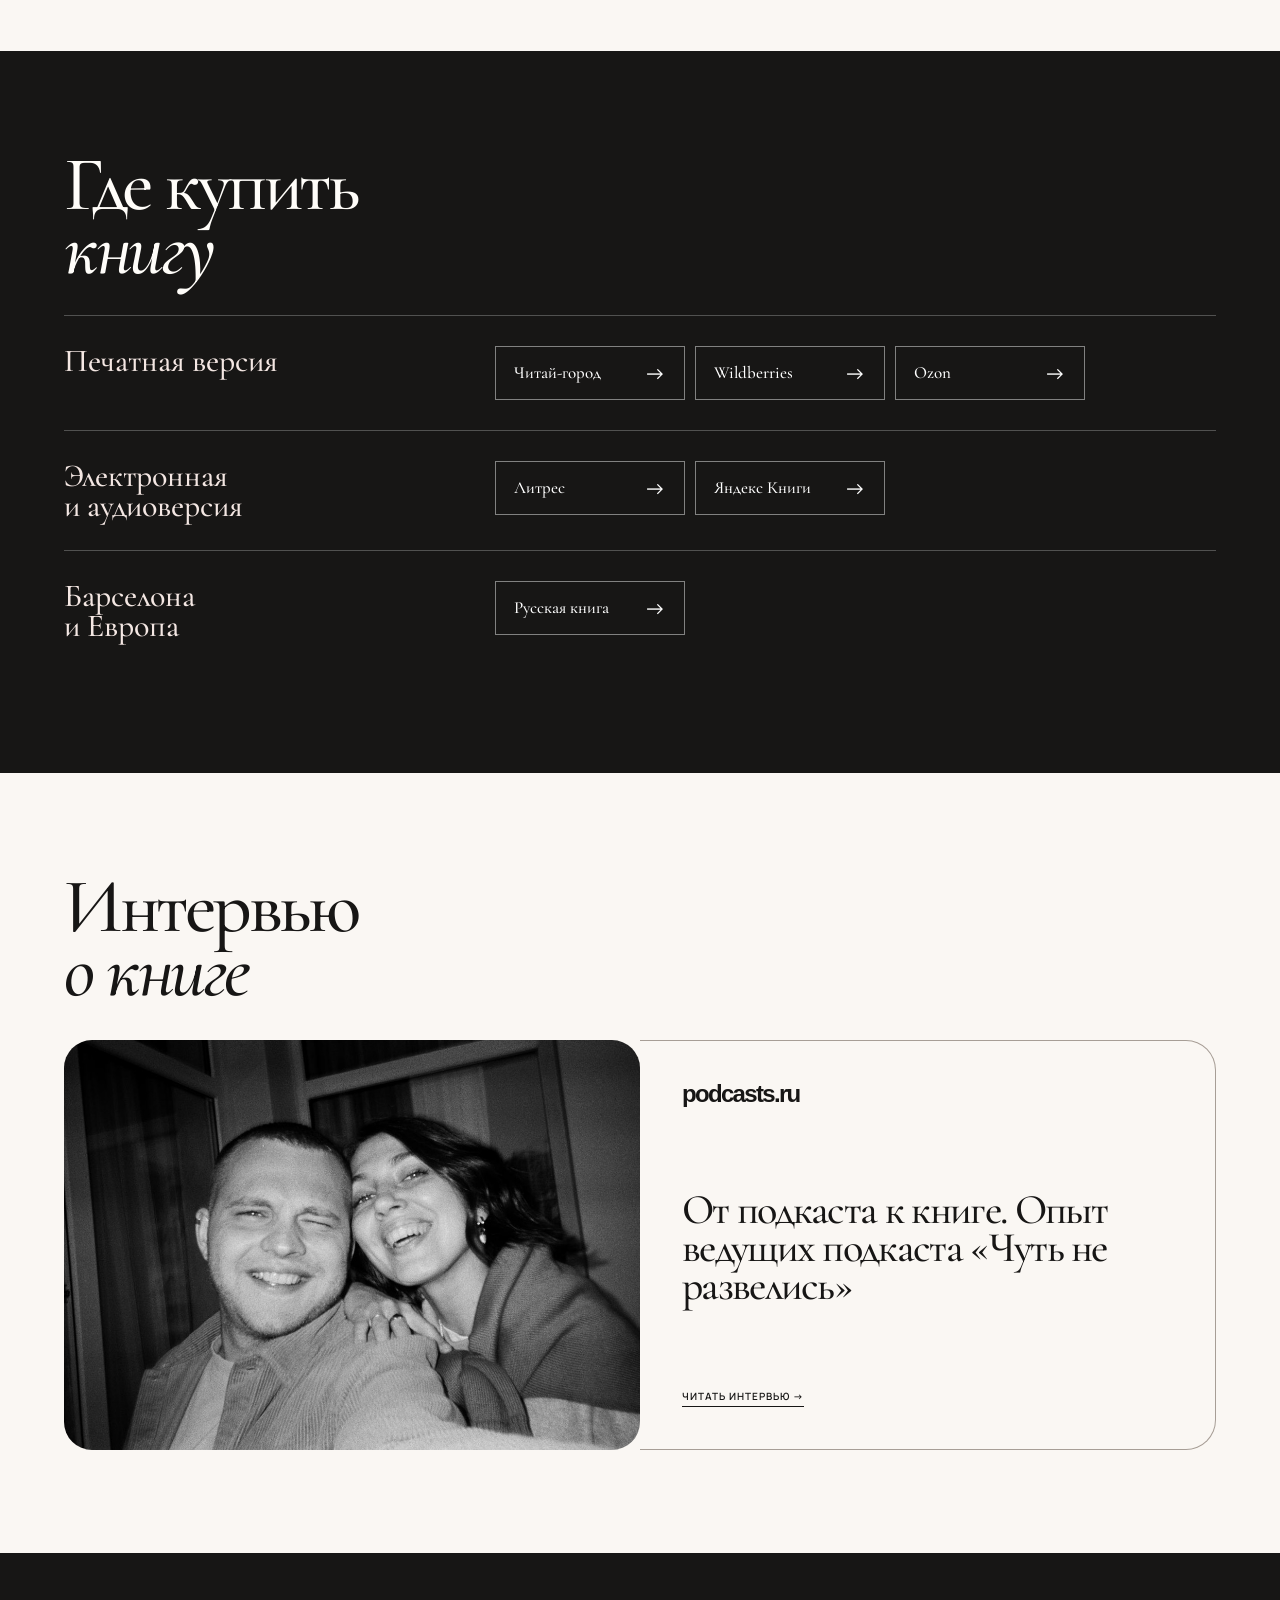
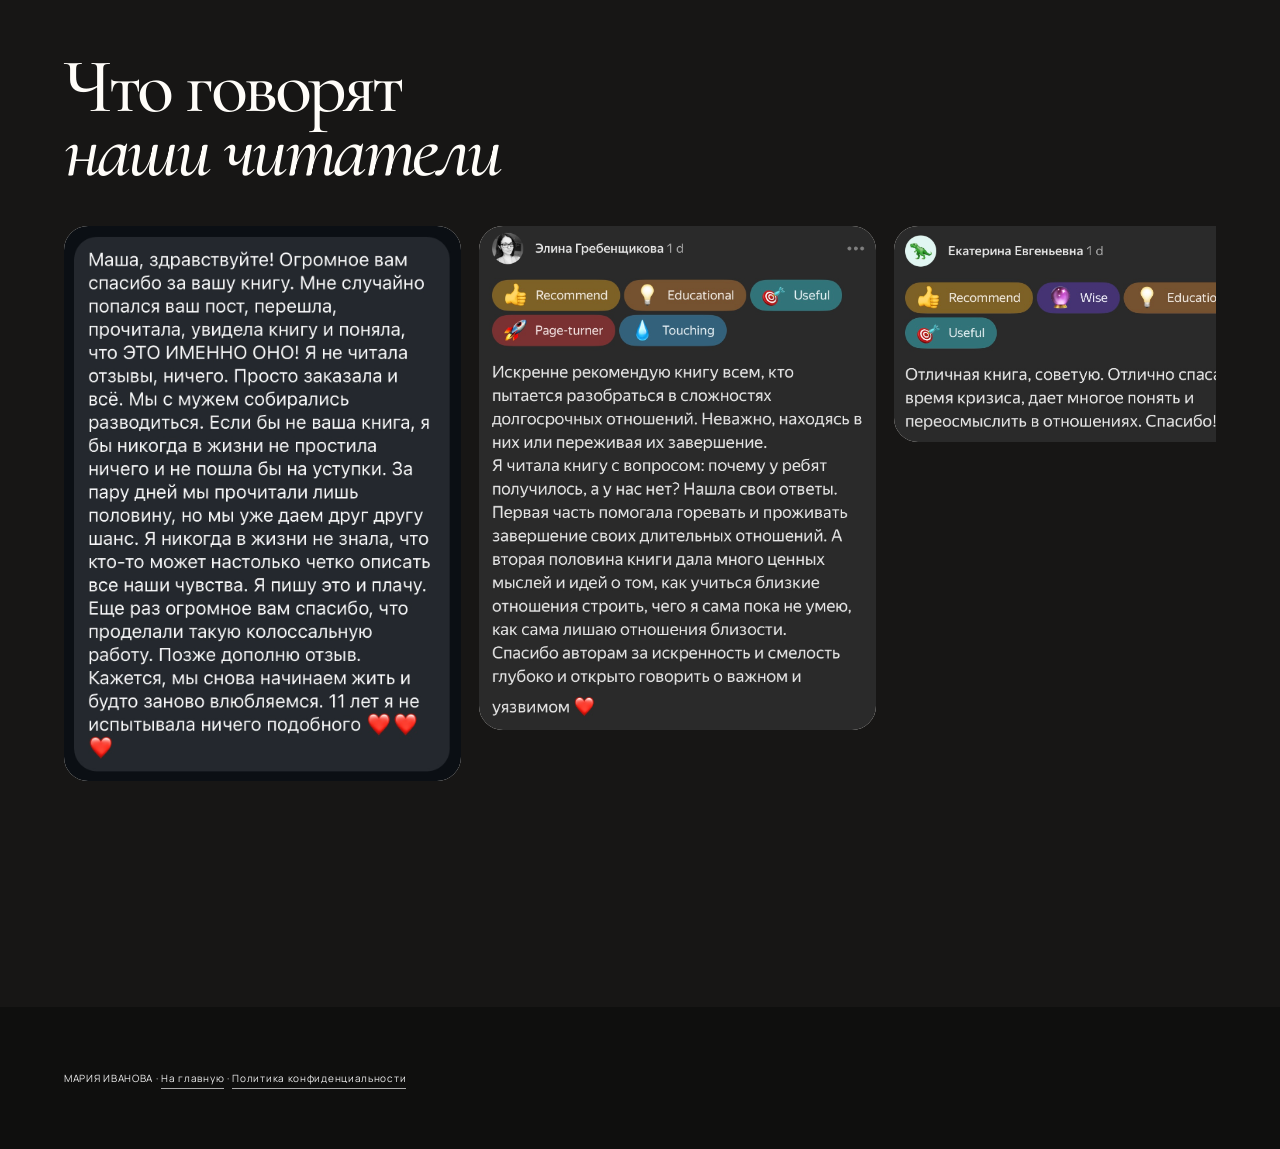
==== commit f6f6970d: "Мобильная версия сайта" ====
--- a/book.html
+++ b/book.html
@@ -10,6 +10,7 @@
   <link rel="stylesheet" href="projects.css">
   <link rel="stylesheet" href="book-overrides.css">
   <link rel="stylesheet" href="site-polish.css">
+  <link rel="stylesheet" href="mobile-release.css">
 </head>
 <body class="book-page">
   <header class="header"><a class="brand" href="index.html">МАРИЯ ИВАНОВА</a><a class="back" href="index.html#book">← На главную</a></header>
@@ -22,5 +23,6 @@
   </main>
   <footer>МАРИЯ ИВАНОВА · <a href="index.html">На главную</a> · <a href="https://docs.google.com/document/d/1jJrxUQTdcYmoiHG6iULY5j0RmMz5Nk9X/edit?usp=drive_link&amp;ouid=116550774766761520016&amp;rtpof=true&amp;sd=true" target="_blank" rel="noreferrer">Политика конфиденциальности</a></footer>
   <script>const bookRevealItems=[...document.querySelectorAll('main>.section')];if('IntersectionObserver'in window&&!matchMedia('(prefers-reduced-motion: reduce)').matches){document.body.classList.add('has-book-reveal');bookRevealItems.forEach(item=>item.dataset.bookReveal='');const bookRevealObserver=new IntersectionObserver(entries=>entries.forEach(entry=>{if(entry.isIntersecting){entry.target.classList.add('is-visible');bookRevealObserver.unobserve(entry.target)}}),{threshold:.12});bookRevealItems.forEach(item=>bookRevealObserver.observe(item))}</script>
+  <script src="mobile-release.js"></script>
 </body>
 </html>
--- a/mobile-release.css
+++ b/mobile-release.css
@@ -0,0 +1,130 @@
+/* Final mobile QA layer — intentionally scoped to small screens. */
+@media (max-width: 767px) {
+  html, body { max-width: 100%; overflow-x: hidden; }
+  *, *::before, *::after { box-sizing: border-box; }
+  img, video, iframe, svg { max-width: 100%; }
+
+  body { --mobile-gutter: 26px; }
+  main, section, header, footer { min-width: 0; }
+  main > section, body > section { overflow: hidden; }
+
+  /* Compact, usable mobile header. */
+  header { position: relative; padding-left: var(--mobile-gutter) !important; padding-right: var(--mobile-gutter) !important; }
+  header nav, header .nav, header .menu, header .header-nav { max-width: 100%; }
+  body.mobile-menu-ready header nav,
+  body.mobile-menu-ready header .nav,
+  body.mobile-menu-ready header .menu,
+  body.mobile-menu-ready header .header-nav {
+    display: none !important;
+  }
+  body.mobile-menu-open header nav,
+  body.mobile-menu-open header .nav,
+  body.mobile-menu-open header .menu,
+  body.mobile-menu-open header .header-nav {
+    display: flex !important;
+    position: absolute; z-index: 1000; top: 100%; left: 0; right: 0;
+    padding: 18px var(--mobile-gutter) 24px; background: #f5f0ea;
+    flex-direction: column; align-items: flex-start; gap: 15px;
+    border-bottom: 1px solid rgba(30,25,22,.18);
+  }
+  .mobile-menu-toggle {
+    display: inline-flex; width: 42px; height: 42px; padding: 0; margin-left: 10px;
+    align-items: center; justify-content: center; border: 1px solid currentColor;
+    border-radius: 50%; background: transparent; color: inherit; font: inherit;
+  }
+  .mobile-menu-toggle span, .mobile-menu-toggle::before, .mobile-menu-toggle::after {
+    content: ""; display: block; position: absolute; width: 17px; height: 1px; background: currentColor;
+  }
+  .mobile-menu-toggle::before { transform: translateY(-5px); }
+  .mobile-menu-toggle::after { transform: translateY(5px); }
+  body.mobile-menu-open .mobile-menu-toggle span { opacity: 0; }
+  body.mobile-menu-open .mobile-menu-toggle::before { transform: rotate(45deg); }
+  body.mobile-menu-open .mobile-menu-toggle::after { transform: rotate(-45deg); }
+
+  /* Shared mobile typography and spacing. */
+  h1 { font-size: clamp(54px, 16vw, 82px) !important; line-height: .9 !important; overflow-wrap: normal; }
+  h2 { font-size: clamp(42px, 12vw, 64px) !important; line-height: .96 !important; }
+  h3 { line-height: 1.04 !important; }
+  p, li { overflow-wrap: break-word; }
+  section { padding-top: 64px !important; padding-bottom: 64px !important; }
+  section + section { margin-top: 0 !important; }
+
+  /* Therapy pages: never allow desktop columns to push text off screen. */
+  .page-individual [class*="hero"], .page-couples [class*="hero"], .page-group [class*="hero"] {
+    width: 100% !important; max-width: none !important; margin-inline: 0 !important;
+  }
+  .page-individual [class*="hero"] > *, .page-couples [class*="hero"] > *, .page-group [class*="hero"] > * {
+    min-width: 0 !important;
+  }
+  .page-individual h1, .page-individual h2, .page-individual [class*="request"] {
+    max-width: calc(100vw - (2 * var(--mobile-gutter))) !important;
+    margin-left: 0 !important; transform: none !important;
+  }
+  .page-individual [class*="request"], .page-individual [class*="queries"] {
+    padding-left: var(--mobile-gutter) !important; padding-right: var(--mobile-gutter) !important;
+  }
+  .page-individual a[href="index.html"], .page-individual a[href*="index"] {
+    display: inline-flex !important; max-width: calc(100vw - 52px); white-space: nowrap;
+  }
+
+  /* Couples process labels: dedicate a row to the label. */
+  .page-couples .mobile-process-continuation {
+    display: grid !important; grid-template-columns: 1fr !important; gap: 10px !important;
+  }
+  .page-couples .mobile-process-continuation > :first-child {
+    position: static !important; width: auto !important; margin: 0 0 4px !important;
+  }
+
+  /* Group: balanced leader cards and no artificial gap after them. */
+  .page-group .mobile-leaders {
+    display: grid !important; grid-template-columns: repeat(2, minmax(0, 1fr)) !important;
+    gap: 18px !important; align-items: start !important;
+  }
+  .page-group .mobile-leaders img { width: 100% !important; aspect-ratio: 3 / 4; object-fit: cover; border-radius: 24px; }
+  .page-group .mobile-leaders h3 { font-size: 27px !important; margin: 12px 0 4px !important; }
+  .page-group .mobile-leaders p { font-size: 14px !important; line-height: 1.38 !important; }
+  .page-group .mobile-leaders + * { margin-top: 42px !important; padding-top: 0 !important; }
+
+  /* Horizontal collections must swipe naturally on phones. */
+  [class*="diplom"], [class*="certificate"], [class*="carousel"], [class*="slider"], [class*="track"] {
+    -webkit-overflow-scrolling: touch;
+    scroll-snap-type: x proximity;
+  }
+  [class*="diplom"] > *, [class*="certificate"] > *, [class*="carousel"] > *, [class*="slider"] > * {
+    scroll-snap-align: start;
+  }
+
+  /* Podcast awards are supporting proof, not full-screen posters. */
+  .page-podcast .mobile-awards {
+    display: grid !important; grid-template-columns: repeat(2, minmax(0, 1fr)) !important;
+    gap: 12px !important; max-width: 430px; margin: 22px auto !important;
+  }
+  .page-podcast .mobile-awards img { width: 100% !important; height: auto !important; border-radius: 18px !important; }
+  .page-podcast .mobile-reviews { min-height: 0 !important; height: auto !important; padding-bottom: 42px !important; margin-bottom: 0 !important; }
+  .page-podcast .mobile-collaboration { margin-top: 0 !important; padding-top: 56px !important; }
+
+  /* Book hero: logical reading order and CTA below the copy. */
+  .page-book .mobile-book-hero { display: flex !important; flex-direction: column !important; }
+  .page-book .mobile-book-title { order: 1; }
+  .page-book .mobile-book-image { order: 2; margin: 28px 0 !important; }
+  .page-book .mobile-book-copy { order: 3; }
+  .page-book .mobile-book-cta { order: 4; position: static !important; transform: none !important; margin: 24px 0 0 !important; align-self: flex-start; }
+
+  /* Prices: numbers stay intact. */
+  .mobile-price, .mobile-price * { white-space: nowrap !important; word-break: keep-all !important; }
+  .mobile-price { font-size: clamp(24px, 7vw, 34px) !important; line-height: 1.12 !important; }
+
+  /* Project promo on homepage. */
+  .page-index .mobile-project-card { position: relative; overflow: hidden; }
+  .page-index .mobile-project-card [class*="badge"], .page-index .mobile-project-card [class*="circle"] {
+    position: absolute !important; z-index: 3; top: auto !important; right: 18px !important; bottom: 18px !important;
+    width: 112px !important; height: 112px !important; margin: 0 !important; transform: none !important;
+  }
+  .page-index .mobile-project-card img { width: 100% !important; height: auto !important; object-fit: cover; object-position: center; }
+}
+
+@media (max-width: 430px) {
+  body { --mobile-gutter: 22px; }
+  .page-group .mobile-leaders { grid-template-columns: 1fr !important; }
+  .page-group .mobile-leaders img { aspect-ratio: 4 / 5; }
+}
